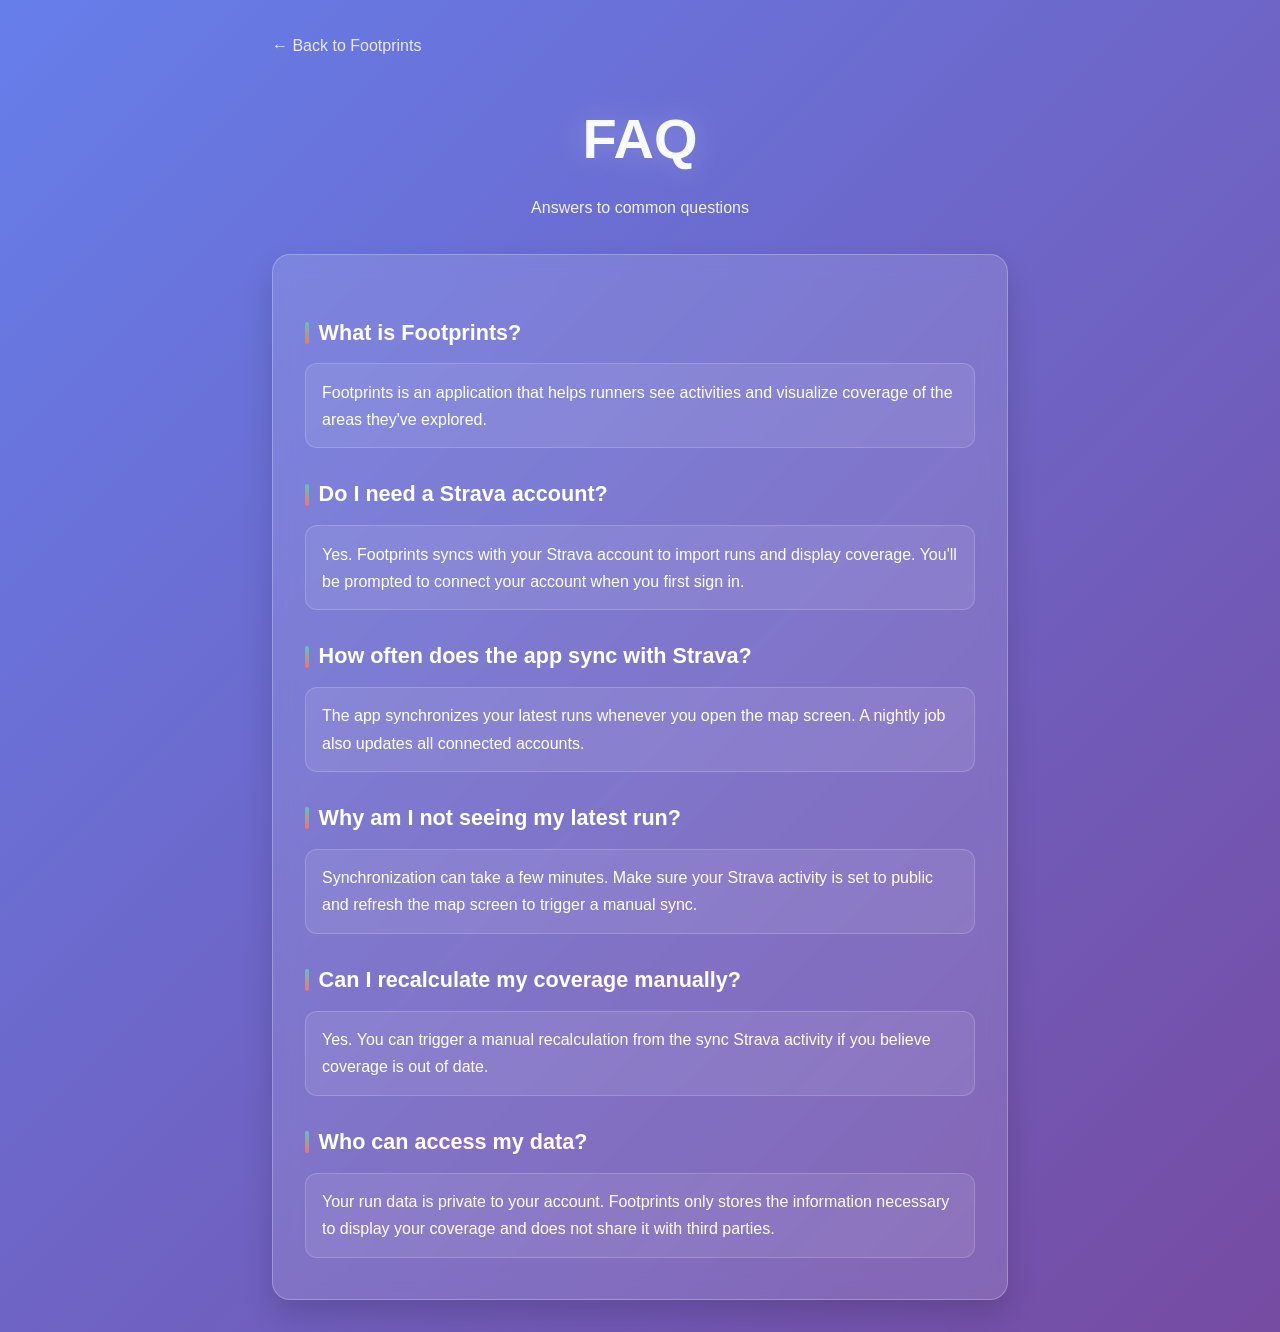
==== faq.html @ be21168c "Create faq.html" ====
<!-- faq.html -->
<!DOCTYPE html>
<html lang="en">
<head>
  <meta charset="UTF-8" />
  <meta name="viewport" content="width=device-width, initial-scale=1.0"/>
  <title>FAQ – Footprints</title>
  <style>
    * { margin:0; padding:0; box-sizing:border-box; }
    body {
      font-family: 'Inter', -apple-system, BlinkMacSystemFont, 'Segoe UI', Roboto, sans-serif;
      background: linear-gradient(135deg, #667eea 0%, #764ba2 100%);
      min-height: 100vh; color: #fff; line-height: 1.7;
    }
    .container { max-width: 800px; margin: 0 auto; padding: 2rem; }
    .back-link { display:inline-flex; gap:.5rem; color:rgba(255,255,255,.85); text-decoration:none; margin-bottom:2rem; font-weight:500; }
    .back-link:hover { color:#fff; transform: translateX(-3px); transition: .2s; }
    .header { text-align:center; margin-bottom: 2rem; }
    .title {
      font-size: clamp(2.2rem, 6vw, 3.5rem); font-weight: 800; margin-bottom:.5rem;
      background: linear-gradient(45deg, #fff, #f0f8ff);
      -webkit-background-clip: text; -webkit-text-fill-color: transparent; background-clip: text;
      text-shadow: 0 0 30px rgba(255,255,255,.25);
    }
    .subtitle { opacity:.9; font-weight:300; }
    .content {
      background: rgba(255,255,255,.12); border:1px solid rgba(255,255,255,.25);
      border-radius:18px; padding: 2rem; backdrop-filter: blur(12px);
      box-shadow: 0 15px 30px rgba(0,0,0,.15);
    }
    h2.section { font-size:1.35rem; margin: 1.75rem 0 .75rem; display:flex; align-items:center; gap:.6rem; }
    h2.section::before { content:''; width:4px; height:22px; background:linear-gradient(45deg,#FF6B6B,#4ECDC4); border-radius:2px; }
    p.answer { background: rgba(255,255,255,.08); border:1px solid rgba(255,255,255,.18);
      border-radius:12px; padding: .9rem 1rem; margin:.6rem 0; }
    a { color:#FFD700; text-decoration:none; }
    a:hover { text-decoration:underline; }
  </style>
</head>
<body>
  <div class="container">
    <a href="index.html" class="back-link">← Back to Footprints</a>

    <header class="header">
      <h1 class="title">FAQ</h1>
      <p class="subtitle">Answers to common questions</p>
    </header>

    <main class="content">
      <h2 class="section">What is Footprints?</h2>
      <p class="answer">Footprints is an application that helps runners see activities and visualize coverage of the areas they've explored.</p>

      <h2 class="section">Do I need a Strava account?</h2>
      <p class="answer">Yes. Footprints syncs with your Strava account to import runs and display coverage. You'll be prompted to connect your account when you first sign in.</p>

      <h2 class="section">How often does the app sync with Strava?</h2>
      <p class="answer">The app synchronizes your latest runs whenever you open the map screen. A nightly job also updates all connected accounts.</p>

      <h2 class="section">Why am I not seeing my latest run?</h2>
      <p class="answer">Synchronization can take a few minutes. Make sure your Strava activity is set to public and refresh the map screen to trigger a manual sync.</p>

      <h2 class="section">Can I recalculate my coverage manually?</h2>
      <p class="answer">Yes. You can trigger a manual recalculation from the sync Strava activity if you believe coverage is out of date.</p>

      <h2 class="section">Who can access my data?</h2>
      <p class="answer">Your run data is private to your account. Footprints only stores the information necessary to display your coverage and does not share it with third parties.</p>
    </main>
  </div>
</body>
</html>
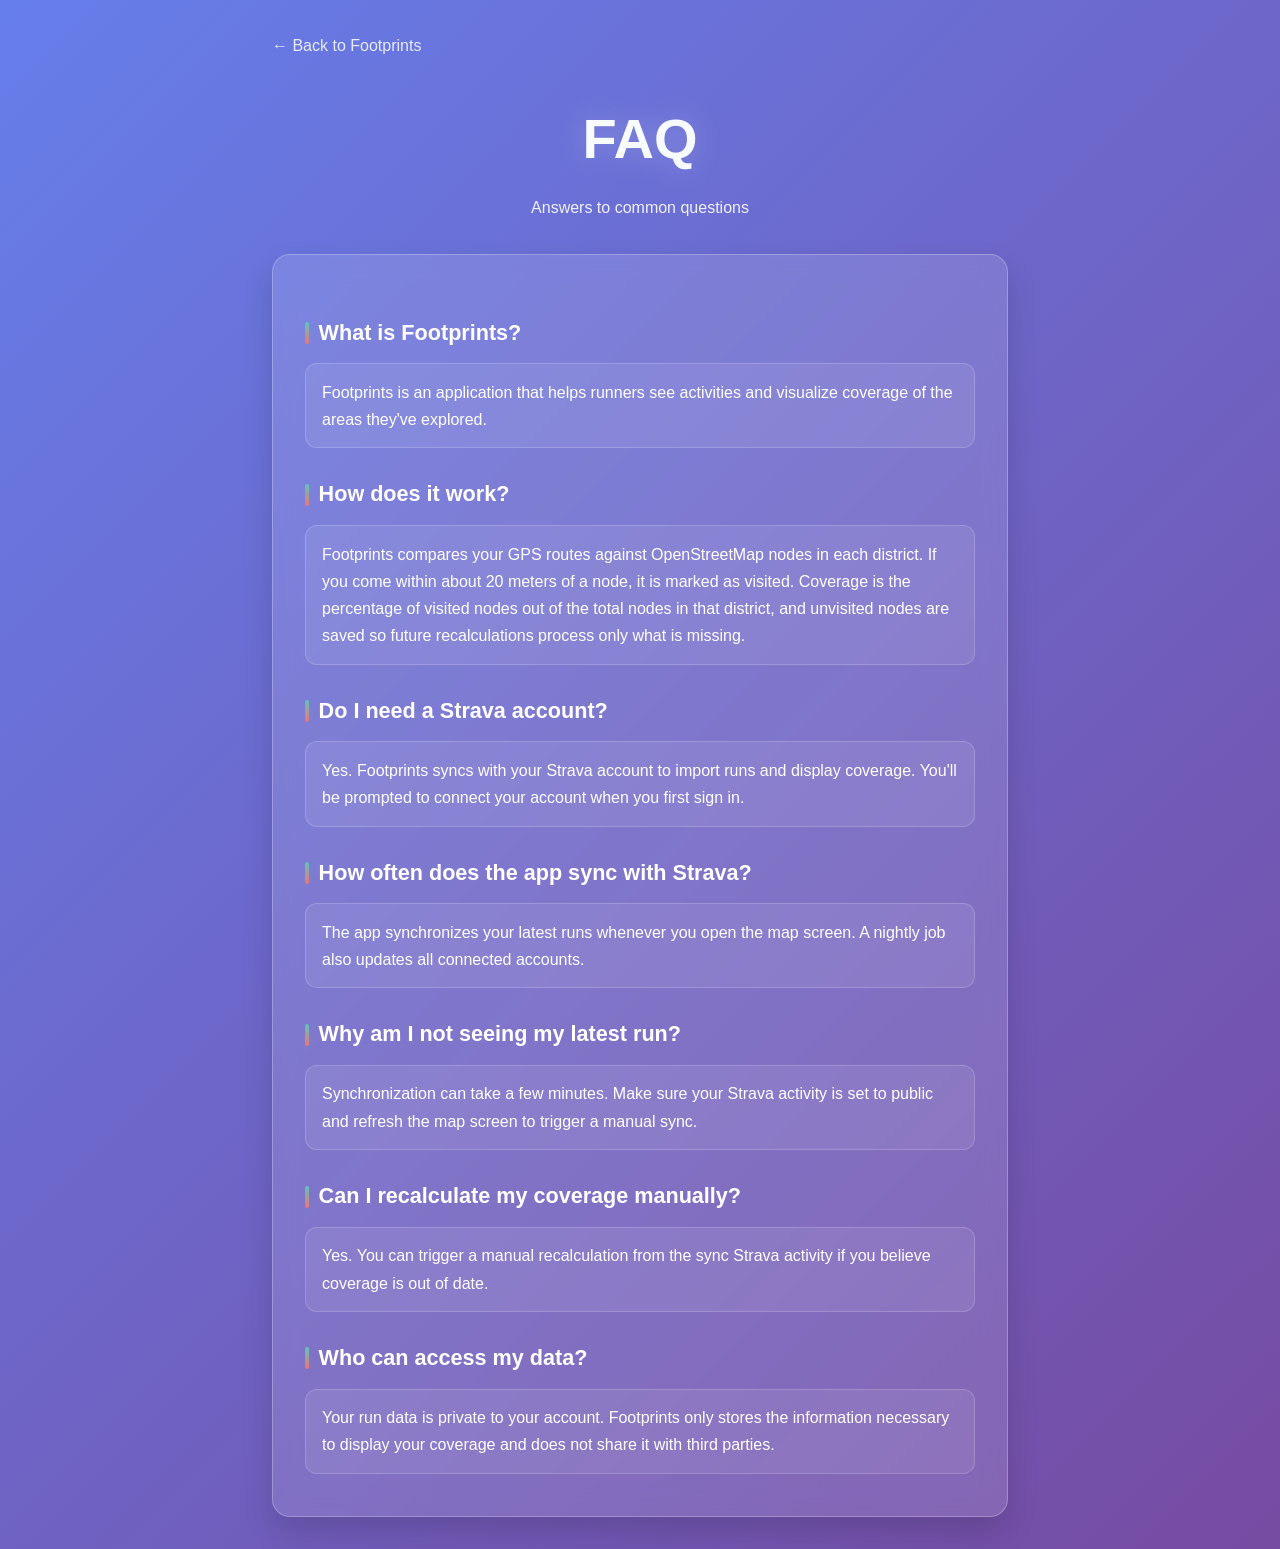
==== commit c5a55b78: "Update faq.html" ====
--- a/faq.html
+++ b/faq.html
@@ -49,6 +49,9 @@
       <h2 class="section">What is Footprints?</h2>
       <p class="answer">Footprints is an application that helps runners see activities and visualize coverage of the areas they've explored.</p>
 
+       <h2 class="section">How does it work?</h2>
+      <p class="answer"> Footprints compares your GPS routes against OpenStreetMap nodes in each district. If you come within about 20 meters of a node, it is marked as visited. Coverage is the percentage of visited nodes out of the total nodes in that district, and unvisited nodes are saved so future recalculations process only what is missing.</p>
+
       <h2 class="section">Do I need a Strava account?</h2>
       <p class="answer">Yes. Footprints syncs with your Strava account to import runs and display coverage. You'll be prompted to connect your account when you first sign in.</p>
 
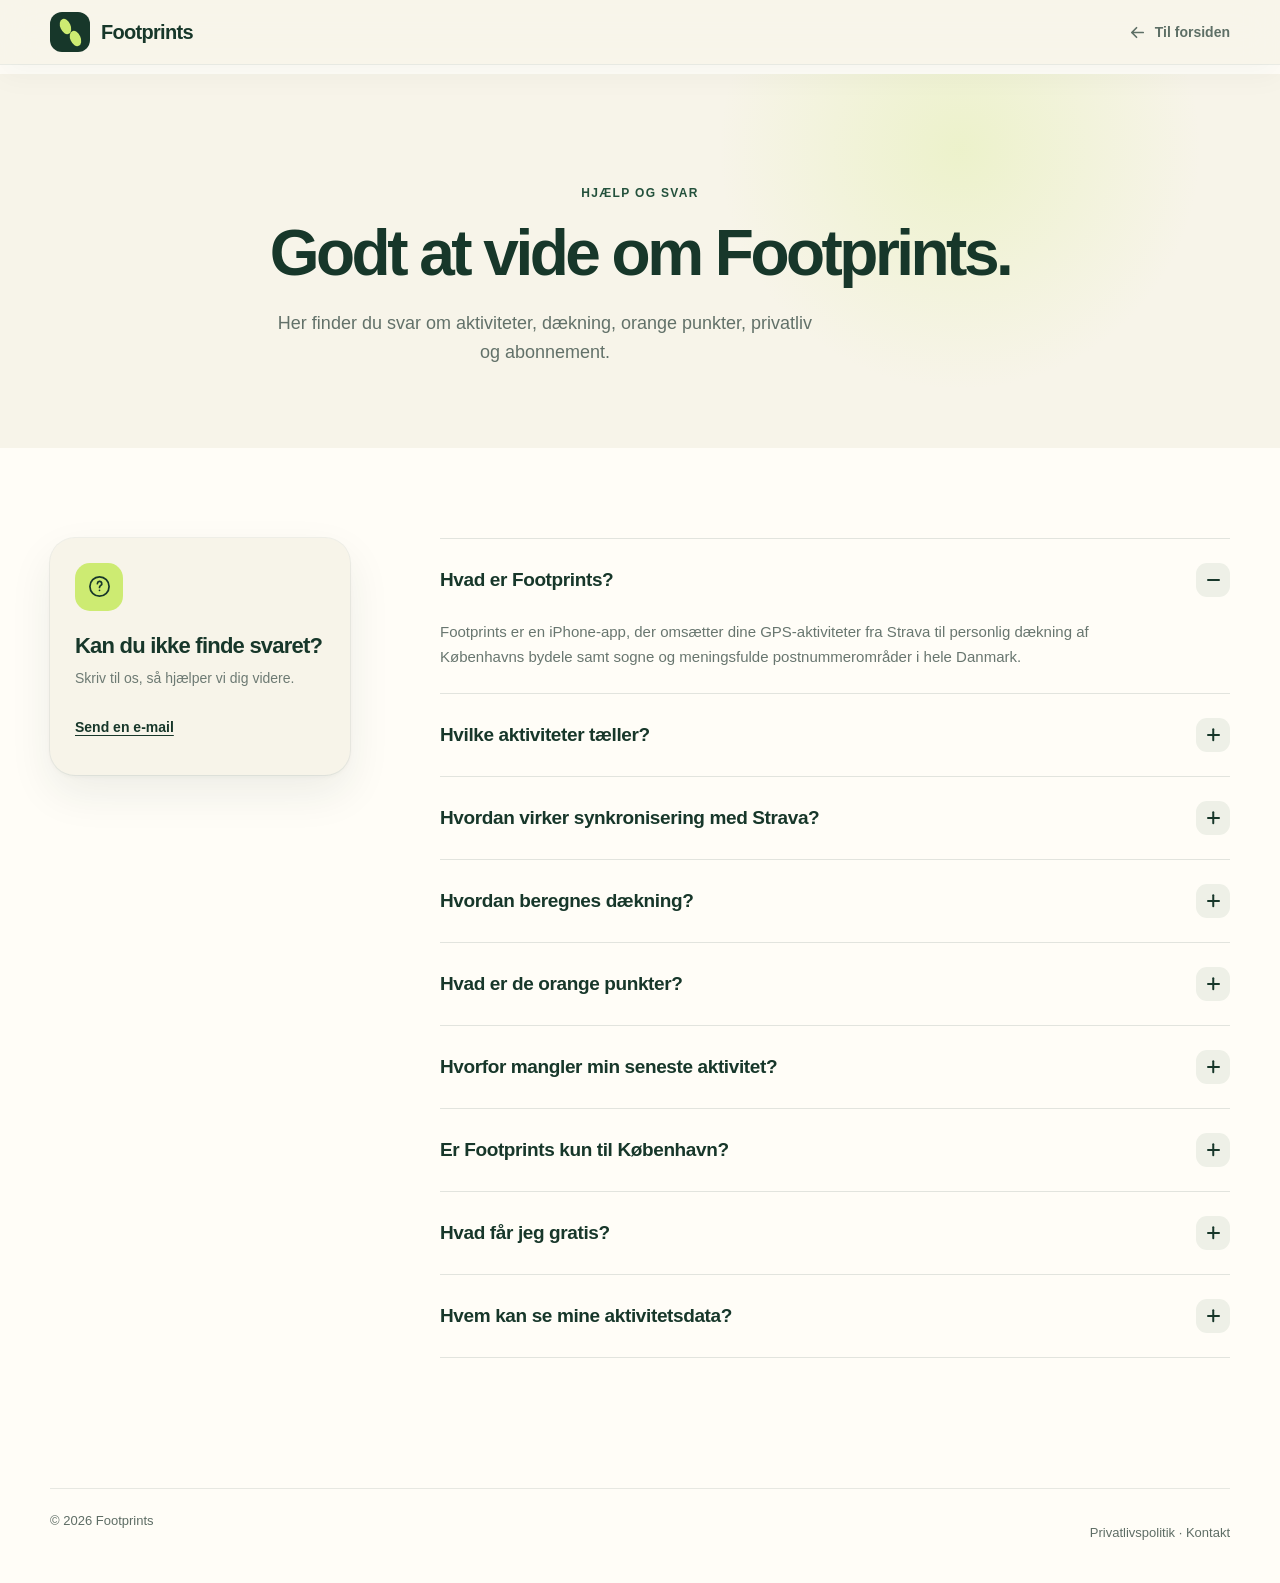
==== commit 901e5d6a: "Build SEO-focused Footprints website" ====
--- a/faq.html
+++ b/faq.html
@@ -1,72 +1,125 @@
-<!-- faq.html -->
-<!DOCTYPE html>
-<html lang="en">
-<head>
-  <meta charset="UTF-8" />
-  <meta name="viewport" content="width=device-width, initial-scale=1.0"/>
-  <title>FAQ – Footprints</title>
-  <style>
-    * { margin:0; padding:0; box-sizing:border-box; }
-    body {
-      font-family: 'Inter', -apple-system, BlinkMacSystemFont, 'Segoe UI', Roboto, sans-serif;
-      background: linear-gradient(135deg, #667eea 0%, #764ba2 100%);
-      min-height: 100vh; color: #fff; line-height: 1.7;
-    }
-    .container { max-width: 800px; margin: 0 auto; padding: 2rem; }
-    .back-link { display:inline-flex; gap:.5rem; color:rgba(255,255,255,.85); text-decoration:none; margin-bottom:2rem; font-weight:500; }
-    .back-link:hover { color:#fff; transform: translateX(-3px); transition: .2s; }
-    .header { text-align:center; margin-bottom: 2rem; }
-    .title {
-      font-size: clamp(2.2rem, 6vw, 3.5rem); font-weight: 800; margin-bottom:.5rem;
-      background: linear-gradient(45deg, #fff, #f0f8ff);
-      -webkit-background-clip: text; -webkit-text-fill-color: transparent; background-clip: text;
-      text-shadow: 0 0 30px rgba(255,255,255,.25);
-    }
-    .subtitle { opacity:.9; font-weight:300; }
-    .content {
-      background: rgba(255,255,255,.12); border:1px solid rgba(255,255,255,.25);
-      border-radius:18px; padding: 2rem; backdrop-filter: blur(12px);
-      box-shadow: 0 15px 30px rgba(0,0,0,.15);
-    }
-    h2.section { font-size:1.35rem; margin: 1.75rem 0 .75rem; display:flex; align-items:center; gap:.6rem; }
-    h2.section::before { content:''; width:4px; height:22px; background:linear-gradient(45deg,#FF6B6B,#4ECDC4); border-radius:2px; }
-    p.answer { background: rgba(255,255,255,.08); border:1px solid rgba(255,255,255,.18);
-      border-radius:12px; padding: .9rem 1rem; margin:.6rem 0; }
-    a { color:#FFD700; text-decoration:none; }
-    a:hover { text-decoration:underline; }
-  </style>
-</head>
-<body>
-  <div class="container">
-    <a href="index.html" class="back-link">← Back to Footprints</a>
-
-    <header class="header">
-      <h1 class="title">FAQ</h1>
-      <p class="subtitle">Answers to common questions</p>
+<!doctype html>
+<html lang="da">
+  <head>
+    <meta charset="utf-8" />
+    <meta name="viewport" content="width=device-width, initial-scale=1" />
+    <meta name="theme-color" content="#f7f4e9" />
+    <meta name="robots" content="index,follow,max-image-preview:large" />
+    <meta name="description" content="Få svar om Footprints, Strava-synkronisering, dækningskort, orange punkter, aktiviteter, gratis adgang, Pro og privatliv." />
+    <meta property="og:site_name" content="Footprints" />
+    <meta property="og:title" content="Spørgsmål og svar om Footprints" />
+    <meta property="og:description" content="Få svar om Strava, dækningskort, aktiviteter, orange punkter og Footprints Pro." />
+    <meta property="og:type" content="website" />
+    <meta property="og:locale" content="da_DK" />
+    <meta property="og:url" content="https://gust1609.github.io/Footprints-Site/faq.html" />
+    <meta property="og:image" content="https://gust1609.github.io/Footprints-Site/og-footprints.jpg" />
+    <link rel="canonical" href="https://gust1609.github.io/Footprints-Site/faq.html" />
+    <link rel="icon" href="data:image/svg+xml,<svg xmlns=%22http://www.w3.org/2000/svg%22 viewBox=%220 0 64 64%22><rect width=%2264%22 height=%2264%22 rx=%2216%22 fill=%22%2317372A%22/><ellipse cx=%2225%22 cy=%2223%22 rx=%229%22 ry=%2214%22 transform=%22rotate(-22 25 23)%22 fill=%22%23CDEB72%22/><ellipse cx=%2241%22 cy=%2243%22 rx=%229%22 ry=%2214%22 transform=%22rotate(-22 41 43)%22 fill=%22%23CDEB72%22/></svg>" />
+    <link rel="stylesheet" href="styles.css" />
+    <title>Spørgsmål og svar – Footprints</title>
+    <script type="application/ld+json">
+      {
+        "@context": "https://schema.org",
+        "@graph": [
+          {
+            "@type": "FAQPage",
+            "@id": "https://gust1609.github.io/Footprints-Site/faq.html#faq",
+            "mainEntity": [
+              {"@type":"Question","name":"Hvad er Footprints?","acceptedAnswer":{"@type":"Answer","text":"Footprints er en iPhone-app, der omsætter GPS-aktiviteter fra Strava til personlig dækning af Københavns bydele samt sogne og meningsfulde postnummerområder i hele Danmark."}},
+              {"@type":"Question","name":"Hvilke aktiviteter tæller?","acceptedAnswer":{"@type":"Answer","text":"Løb, trailløb, gåture, hikes og udvalgte cykelture kan tælle, når aktiviteten har GPS-data."}},
+              {"@type":"Question","name":"Hvordan virker synkronisering med Strava?","acceptedAnswer":{"@type":"Answer","text":"Når Strava-kontoen er forbundet, kan Footprints hente nye og opdaterede aktiviteter. Strava giver normalt appen besked om ændringer, og du kan også starte en manuel opdatering fra kortet."}},
+              {"@type":"Question","name":"Hvordan beregnes dækning?","acceptedAnswer":{"@type":"Answer","text":"Footprints sammenligner GPS-ruten med relevante vej- og stipunkter fra OpenStreetMap. Punkter tæt på ruten bliver markeret som besøgt, og områdets procent viser besøgte punkter i forhold til det samlede antal."}},
+              {"@type":"Question","name":"Hvad er de orange punkter?","acceptedAnswer":{"@type":"Answer","text":"Orange punkter er steder, du endnu ikke har dækket. De er inspiration til næste tur; du vælger selv ruten og rækkefølgen."}},
+              {"@type":"Question","name":"Er Footprints kun til København?","acceptedAnswer":{"@type":"Answer","text":"Nej. Bydelslaget dækker København, mens sogne og meningsfulde postnummerområder gør det muligt at følge fremskridt på tværs af Danmark."}},
+              {"@type":"Question","name":"Hvad får jeg gratis?","acceptedAnswer":{"@type":"Answer","text":"Gratisversionen giver adgang til to bydele, to sogne og to postnummerområder, som vælges automatisk efter din højeste dækning. Alle fremskridt gemmes. Pro åbner alle områder."}}
+            ]
+          },
+          {
+            "@type": "BreadcrumbList",
+            "itemListElement": [
+              {"@type":"ListItem","position":1,"name":"Footprints","item":"https://gust1609.github.io/Footprints-Site/"},
+              {"@type":"ListItem","position":2,"name":"Spørgsmål og svar","item":"https://gust1609.github.io/Footprints-Site/faq.html"}
+            ]
+          }
+        ]
+      }
+    </script>
+  </head>
+  <body class="support-page">
+    <a class="skip-link" href="#indhold">Gå til indhold</a>
+    <header class="site-header is-solid" data-header>
+      <div class="shell nav-shell">
+        <a class="brand" href="index.html" aria-label="Footprints – gå til forsiden">
+          <svg class="brand-mark" viewBox="0 0 40 40" aria-hidden="true"><rect width="40" height="40" rx="12" fill="currentColor" /><ellipse cx="15.5" cy="14.5" rx="5.2" ry="8" transform="rotate(-24 15.5 14.5)" /><ellipse cx="25.5" cy="26.5" rx="5.2" ry="8" transform="rotate(-24 25.5 26.5)" /></svg>
+          <span>Footprints</span>
+        </a>
+        <a class="back-link" href="index.html"><svg viewBox="0 0 20 20" aria-hidden="true"><path d="M16 10H4m5-5-5 5 5 5" /></svg> Til forsiden</a>
+      </div>
     </header>
 
-    <main class="content">
-      <h2 class="section">What is Footprints?</h2>
-      <p class="answer">Footprints is an application that helps runners see activities and visualize coverage of the areas they've explored.</p>
+    <main id="indhold" class="support-main">
+      <section class="support-hero">
+        <div class="shell support-hero-inner">
+          <p class="eyebrow">Hjælp og svar</p>
+          <h1>Godt at vide om Footprints.</h1>
+          <p>Her finder du svar om aktiviteter, dækning, orange punkter, privatliv og abonnement.</p>
+        </div>
+      </section>
 
-       <h2 class="section">How does it work?</h2>
-      <p class="answer"> Footprints compares your GPS routes against OpenStreetMap nodes in each district. If you come within about 20 meters of a node, it is marked as visited. Coverage is the percentage of visited nodes out of the total nodes in that district, and unvisited nodes are saved so future recalculations process only what is missing.</p>
+      <section class="shell support-content">
+        <div class="support-aside">
+          <span class="support-aside-icon">
+            <svg viewBox="0 0 24 24" aria-hidden="true"><path d="M12 22a10 10 0 1 0 0-20 10 10 0 0 0 0 20Zm0-6v.01M9.8 9a2.3 2.3 0 1 1 3.4 2c-.8.5-1.2 1-1.2 2" /></svg>
+          </span>
+          <h2>Kan du ikke finde svaret?</h2>
+          <p>Skriv til os, så hjælper vi dig videre.</p>
+          <a href="mailto:gustav.manthorpe@gmail.com">Send en e-mail</a>
+        </div>
 
-      <h2 class="section">Do I need a Strava account?</h2>
-      <p class="answer">Yes. Footprints syncs with your Strava account to import runs and display coverage. You'll be prompted to connect your account when you first sign in.</p>
+        <div class="faq-list support-faq">
+          <article class="faq-item is-open">
+            <h2><button type="button" aria-expanded="true" aria-controls="support-answer-1">Hvad er Footprints?<span class="faq-icon" aria-hidden="true"><i></i><i></i></span></button></h2>
+            <div class="faq-answer" id="support-answer-1"><p>Footprints er en iPhone-app, der omsætter dine GPS-aktiviteter fra Strava til personlig dækning af Københavns bydele samt sogne og meningsfulde postnummerområder i hele Danmark.</p></div>
+          </article>
+          <article class="faq-item">
+            <h2><button type="button" aria-expanded="false" aria-controls="support-answer-2">Hvilke aktiviteter tæller?<span class="faq-icon" aria-hidden="true"><i></i><i></i></span></button></h2>
+            <div class="faq-answer" id="support-answer-2" hidden><p>Løb, trailløb, gåture, hikes og udvalgte cykelture kan tælle, når aktiviteten har GPS-data. Aktiviteter uden en registreret rute kan ikke bruges til dækning.</p></div>
+          </article>
+          <article class="faq-item">
+            <h2><button type="button" aria-expanded="false" aria-controls="support-answer-3">Hvordan virker synkronisering med Strava?<span class="faq-icon" aria-hidden="true"><i></i><i></i></span></button></h2>
+            <div class="faq-answer" id="support-answer-3" hidden><p>Når din Strava-konto er forbundet, kan Footprints hente nye og opdaterede aktiviteter. Strava giver normalt appen besked om ændringer, og du kan også starte en manuel opdatering fra kortet.</p></div>
+          </article>
+          <article class="faq-item">
+            <h2><button type="button" aria-expanded="false" aria-controls="support-answer-4">Hvordan beregnes dækning?<span class="faq-icon" aria-hidden="true"><i></i><i></i></span></button></h2>
+            <div class="faq-answer" id="support-answer-4" hidden><p>Footprints sammenligner din GPS-rute med relevante vej- og stipunkter fra OpenStreetMap. Punkter tæt på ruten bliver markeret som besøgt, og områdets procent viser besøgte punkter i forhold til det samlede antal.</p></div>
+          </article>
+          <article class="faq-item">
+            <h2><button type="button" aria-expanded="false" aria-controls="support-answer-5">Hvad er de orange punkter?<span class="faq-icon" aria-hidden="true"><i></i><i></i></span></button></h2>
+            <div class="faq-answer" id="support-answer-5" hidden><p>Orange punkter er steder, du endnu ikke har dækket. De er inspiration til din næste tur; du vælger selv ruten og rækkefølgen.</p></div>
+          </article>
+          <article class="faq-item">
+            <h2><button type="button" aria-expanded="false" aria-controls="support-answer-6">Hvorfor mangler min seneste aktivitet?<span class="faq-icon" aria-hidden="true"><i></i><i></i></span></button></h2>
+            <div class="faq-answer" id="support-answer-6" hidden><p>Behandling kan tage et øjeblik. Åbn kortet og brug opdateringsknappen. Kontrollér også, at aktiviteten har GPS-data, og at din Strava-forbindelse stadig er aktiv.</p></div>
+          </article>
+          <article class="faq-item">
+            <h2><button type="button" aria-expanded="false" aria-controls="support-answer-7">Er Footprints kun til København?<span class="faq-icon" aria-hidden="true"><i></i><i></i></span></button></h2>
+            <div class="faq-answer" id="support-answer-7" hidden><p>Nej. Bydelslaget dækker København, mens sogne og meningsfulde postnummerområder gør det muligt at følge fremskridt på tværs af Danmark.</p></div>
+          </article>
+          <article class="faq-item">
+            <h2><button type="button" aria-expanded="false" aria-controls="support-answer-8">Hvad får jeg gratis?<span class="faq-icon" aria-hidden="true"><i></i><i></i></span></button></h2>
+            <div class="faq-answer" id="support-answer-8" hidden><p>Gratisversionen giver adgang til to bydele, to sogne og to postnummerområder, som vælges automatisk efter din højeste dækning. Alle dine fremskridt gemmes. Pro åbner alle områder.</p></div>
+          </article>
+          <article class="faq-item">
+            <h2><button type="button" aria-expanded="false" aria-controls="support-answer-9">Hvem kan se mine aktivitetsdata?<span class="faq-icon" aria-hidden="true"><i></i><i></i></span></button></h2>
+            <div class="faq-answer" id="support-answer-9" hidden><p>Dine ruter og dit personlige kort er knyttet til din konto. Footprints bruger dataene til appens funktioner. Du kan læse detaljerne i <a href="privacy-da.html">privatlivspolitikken</a> og kan slette din konto fra indstillingerne.</p></div>
+          </article>
+        </div>
+      </section>
+    </main>
 
-      <h2 class="section">How often does the app sync with Strava?</h2>
-      <p class="answer">The app synchronizes your latest runs whenever you open the map screen. A nightly job also updates all connected accounts.</p>
-
-      <h2 class="section">Why am I not seeing my latest run?</h2>
-      <p class="answer">Synchronization can take a few minutes. Make sure your Strava activity is set to public and refresh the map screen to trigger a manual sync.</p>
-
-      <h2 class="section">Can I recalculate my coverage manually?</h2>
-      <p class="answer">Yes. You can trigger a manual recalculation from the sync Strava activity if you believe coverage is out of date.</p>
-
-      <h2 class="section">Who can access my data?</h2>
-      <p class="answer">Your run data is private to your account. Footprints only stores the information necessary to display your coverage and does not share it with third parties.</p>
-    </main>
-  </div>
-</body>
+    <footer class="site-footer compact-footer">
+      <div class="shell footer-bottom"><span>© <span data-current-year>2026</span> Footprints</span><span><a href="privacy-da.html">Privatlivspolitik</a> · <a href="mailto:gustav.manthorpe@gmail.com">Kontakt</a></span></div>
+    </footer>
+    <script src="script.js" defer></script>
+  </body>
 </html>
--- a/styles.css
+++ b/styles.css
@@ -0,0 +1,2848 @@
+:root {
+  --cream: #f7f4e9;
+  --cream-deep: #ece8d9;
+  --paper: #fffdf7;
+  --forest: #17372a;
+  --forest-soft: #24513c;
+  --forest-muted: #607068;
+  --lime: #cdeb72;
+  --lime-bright: #dcf79a;
+  --orange: #f47b4d;
+  --route: #4e5dff;
+  --white: #ffffff;
+  --shadow-card: 0 0 0 1px rgba(23, 55, 42, 0.06), 0 2px 4px rgba(23, 55, 42, 0.04), 0 18px 44px rgba(23, 55, 42, 0.08);
+  --shadow-card-hover: 0 0 0 1px rgba(23, 55, 42, 0.08), 0 4px 8px rgba(23, 55, 42, 0.05), 0 24px 56px rgba(23, 55, 42, 0.12);
+  --shell: min(1180px, calc(100vw - 48px));
+  --ease-out: cubic-bezier(0.2, 0, 0, 1);
+}
+
+*,
+*::before,
+*::after {
+  box-sizing: border-box;
+}
+
+html {
+  scroll-behavior: smooth;
+  scroll-padding-top: 88px;
+  -webkit-font-smoothing: antialiased;
+  -moz-osx-font-smoothing: grayscale;
+}
+
+body {
+  margin: 0;
+  min-width: 320px;
+  overflow-x: hidden;
+  background: var(--cream);
+  color: var(--forest);
+  font-family: "Avenir Next", Avenir, "Segoe UI", Helvetica, Arial, sans-serif;
+  line-height: 1.5;
+}
+
+button,
+a {
+  font: inherit;
+}
+
+button,
+a {
+  -webkit-tap-highlight-color: transparent;
+}
+
+a {
+  color: inherit;
+}
+
+svg {
+  display: block;
+}
+
+h1,
+h2,
+h3,
+p {
+  margin-top: 0;
+}
+
+h1,
+h2,
+h3 {
+  letter-spacing: -0.035em;
+  line-height: 1.04;
+  text-wrap: balance;
+}
+
+p,
+li {
+  text-wrap: pretty;
+}
+
+.shell {
+  width: var(--shell);
+  margin-inline: auto;
+}
+
+.skip-link {
+  position: fixed;
+  z-index: 1000;
+  top: 12px;
+  left: 12px;
+  padding: 12px 16px;
+  border-radius: 10px;
+  background: var(--forest);
+  color: var(--white);
+  transform: translateY(-160%);
+  transition-property: transform;
+  transition-duration: 160ms;
+  transition-timing-function: var(--ease-out);
+}
+
+.skip-link:focus {
+  transform: translateY(0);
+}
+
+:focus-visible {
+  outline: 3px solid var(--orange);
+  outline-offset: 3px;
+}
+
+.site-header {
+  position: fixed;
+  z-index: 100;
+  inset: 0 0 auto;
+  padding: 14px 0;
+  transition-property: background-color, box-shadow, padding;
+  transition-duration: 180ms;
+  transition-timing-function: var(--ease-out);
+}
+
+.site-header.is-scrolled,
+.site-header.is-solid {
+  padding-block: 10px;
+  background: rgba(247, 244, 233, 0.88);
+  box-shadow: 0 1px 0 rgba(23, 55, 42, 0.07), 0 12px 30px rgba(23, 55, 42, 0.04);
+  backdrop-filter: blur(18px);
+}
+
+.nav-shell {
+  display: flex;
+  align-items: center;
+  justify-content: space-between;
+  gap: 28px;
+}
+
+.brand {
+  display: inline-flex;
+  min-height: 44px;
+  align-items: center;
+  gap: 11px;
+  color: var(--forest);
+  font-size: 20px;
+  font-weight: 750;
+  letter-spacing: -0.035em;
+  text-decoration: none;
+}
+
+.brand-mark {
+  width: 40px;
+  height: 40px;
+  color: var(--forest);
+  flex: 0 0 auto;
+}
+
+.brand-mark ellipse {
+  fill: var(--lime);
+}
+
+.desktop-nav {
+  display: flex;
+  align-items: center;
+  gap: 4px;
+}
+
+.desktop-nav a {
+  min-height: 44px;
+  display: inline-flex;
+  align-items: center;
+  padding-inline: 16px;
+  color: #4e6258;
+  font-size: 14px;
+  font-weight: 650;
+  text-decoration: none;
+  border-radius: 12px;
+  transition-property: color, background-color;
+  transition-duration: 150ms;
+  transition-timing-function: ease-out;
+}
+
+.desktop-nav a:hover {
+  color: var(--forest);
+  background: rgba(23, 55, 42, 0.055);
+}
+
+.button {
+  min-height: 54px;
+  display: inline-flex;
+  align-items: center;
+  justify-content: center;
+  gap: 10px;
+  padding: 8px 18px;
+  border: 0;
+  border-radius: 16px;
+  font-weight: 750;
+  line-height: 1;
+  text-decoration: none;
+  box-shadow: 0 0 0 1px rgba(23, 55, 42, 0.07), 0 2px 4px rgba(23, 55, 42, 0.08), 0 8px 20px rgba(23, 55, 42, 0.09);
+  transition-property: scale, background-color, box-shadow;
+  transition-duration: 150ms;
+  transition-timing-function: ease-out;
+}
+
+.button:hover {
+  box-shadow: 0 0 0 1px rgba(23, 55, 42, 0.08), 0 3px 5px rgba(23, 55, 42, 0.1), 0 12px 28px rgba(23, 55, 42, 0.13);
+}
+
+.button:active {
+  scale: 0.96;
+}
+
+.button-small {
+  min-height: 46px;
+  border-radius: 14px;
+  padding-left: 17px;
+  padding-right: 15px;
+  font-size: 14px;
+}
+
+.button-small svg {
+  width: 18px;
+  height: 18px;
+  fill: none;
+  stroke: currentColor;
+  stroke-width: 1.8;
+  stroke-linecap: round;
+  stroke-linejoin: round;
+}
+
+.button-dark {
+  background: var(--forest);
+  color: var(--white);
+}
+
+.button-dark:hover {
+  background: #214b39;
+}
+
+.button-primary {
+  min-width: 172px;
+  justify-content: flex-start;
+  padding-left: 17px;
+  padding-right: 20px;
+  background: var(--lime);
+  color: var(--forest);
+}
+
+.button-primary:hover {
+  background: var(--lime-bright);
+}
+
+.button-primary .apple-icon {
+  width: 26px;
+  height: 26px;
+  fill: currentColor;
+}
+
+.button-primary span {
+  display: flex;
+  flex-direction: column;
+  gap: 3px;
+  font-size: 16px;
+  letter-spacing: -0.015em;
+}
+
+.button-primary small {
+  font-size: 10px;
+  font-weight: 650;
+  letter-spacing: 0;
+  text-transform: uppercase;
+}
+
+.eyebrow {
+  display: flex;
+  align-items: center;
+  gap: 9px;
+  margin-bottom: 18px;
+  color: var(--forest-soft);
+  font-size: 12px;
+  font-weight: 800;
+  letter-spacing: 0.11em;
+  text-transform: uppercase;
+}
+
+.eyebrow-light {
+  color: #bcd2c5;
+}
+
+.eyebrow-dot,
+.status-dot {
+  width: 8px;
+  height: 8px;
+  border-radius: 50%;
+  background: var(--orange);
+  box-shadow: 0 0 0 5px rgba(244, 123, 77, 0.13);
+}
+
+.hero {
+  position: relative;
+  min-height: 880px;
+  padding: 152px 0 0;
+  overflow: hidden;
+  background:
+    radial-gradient(circle at 83% 22%, rgba(205, 235, 114, 0.22), transparent 26%),
+    linear-gradient(180deg, #faf8f0 0%, var(--cream) 70%, #f0ede1 100%);
+}
+
+.hero::before {
+  content: "";
+  position: absolute;
+  inset: 0;
+  pointer-events: none;
+  background-image: radial-gradient(rgba(23, 55, 42, 0.14) 0.7px, transparent 0.7px);
+  background-size: 18px 18px;
+  opacity: 0.18;
+  mask-image: linear-gradient(to bottom, black, transparent 74%);
+}
+
+.hero-route {
+  position: absolute;
+  pointer-events: none;
+  border: 2px solid rgba(78, 93, 255, 0.13);
+  border-color: rgba(78, 93, 255, 0.13) transparent transparent rgba(78, 93, 255, 0.13);
+  border-radius: 48% 52% 40% 60%;
+  transform: rotate(-12deg);
+}
+
+.hero-route-one {
+  width: 420px;
+  height: 220px;
+  left: -190px;
+  top: 250px;
+}
+
+.hero-route-two {
+  width: 360px;
+  height: 190px;
+  right: -180px;
+  bottom: 130px;
+  transform: rotate(28deg);
+}
+
+.hero-grid {
+  position: relative;
+  z-index: 1;
+  display: grid;
+  grid-template-columns: minmax(0, 1.02fr) minmax(430px, 0.98fr);
+  align-items: center;
+  gap: 64px;
+}
+
+.hero-copy {
+  padding-bottom: 80px;
+}
+
+.hero h1 {
+  max-width: 700px;
+  margin-bottom: 26px;
+  font-size: clamp(56px, 6.2vw, 84px);
+  font-weight: 740;
+  letter-spacing: -0.065em;
+}
+
+.hero h1 em {
+  position: relative;
+  z-index: 0;
+  font-style: normal;
+}
+
+.hero h1 em::after {
+  content: "";
+  position: absolute;
+  z-index: -1;
+  height: 15px;
+  right: -3px;
+  bottom: 5px;
+  left: -3px;
+  border-radius: 50%;
+  background: var(--lime);
+  transform: rotate(-1.5deg);
+  opacity: 0.85;
+}
+
+.hero-lead {
+  max-width: 610px;
+  margin-bottom: 31px;
+  color: #51635a;
+  font-size: clamp(18px, 1.6vw, 21px);
+  line-height: 1.65;
+}
+
+.hero-actions {
+  display: flex;
+  align-items: center;
+  gap: 24px;
+  margin-bottom: 23px;
+}
+
+.text-link {
+  min-height: 44px;
+  display: inline-flex;
+  align-items: center;
+  gap: 8px;
+  color: var(--forest);
+  font-size: 14px;
+  font-weight: 750;
+  text-decoration: none;
+}
+
+.text-link svg,
+.faq-more svg,
+.back-link svg {
+  width: 19px;
+  height: 19px;
+  fill: none;
+  stroke: currentColor;
+  stroke-width: 1.8;
+  stroke-linecap: round;
+  stroke-linejoin: round;
+  transition-property: transform;
+  transition-duration: 150ms;
+  transition-timing-function: ease-out;
+}
+
+.text-link:hover svg {
+  transform: translateY(3px);
+}
+
+.hero-note {
+  display: flex;
+  align-items: center;
+  gap: 10px;
+  margin-bottom: 0;
+  color: #5e6d65;
+  font-size: 13px;
+  font-weight: 600;
+}
+
+.hero-note .status-dot {
+  width: 7px;
+  height: 7px;
+  background: #52a875;
+  box-shadow: 0 0 0 4px rgba(82, 168, 117, 0.13);
+}
+
+.hero-visual {
+  position: relative;
+  min-height: 640px;
+  display: grid;
+  place-items: center;
+}
+
+.phone-frame {
+  position: relative;
+  z-index: 2;
+  width: 335px;
+  padding: 10px;
+  border-radius: 50px;
+  background: #163429;
+  box-shadow: 0 0 0 1px rgba(255, 255, 255, 0.28), 0 18px 40px rgba(23, 55, 42, 0.16), 0 44px 90px rgba(23, 55, 42, 0.22);
+  transform: rotate(2.3deg);
+}
+
+.phone-frame::before,
+.phone-frame::after {
+  content: "";
+  position: absolute;
+  left: -3px;
+  width: 3px;
+  border-radius: 3px 0 0 3px;
+  background: #2b4c3e;
+}
+
+.phone-frame::before {
+  top: 115px;
+  height: 56px;
+}
+
+.phone-frame::after {
+  top: 184px;
+  height: 34px;
+}
+
+.phone-screen {
+  position: relative;
+  height: 628px;
+  overflow: hidden;
+  border-radius: 40px;
+  background: #eff1e9;
+}
+
+.phone-status {
+  position: absolute;
+  z-index: 5;
+  top: 0;
+  left: 0;
+  right: 0;
+  height: 45px;
+  display: grid;
+  grid-template-columns: 1fr auto 1fr;
+  align-items: center;
+  padding: 0 19px;
+  color: #163429;
+  font-size: 10px;
+  font-weight: 750;
+}
+
+.phone-status span:last-child {
+  text-align: right;
+  letter-spacing: 2px;
+}
+
+.dynamic-island {
+  width: 88px;
+  height: 25px;
+  border-radius: 20px;
+  background: #10271f;
+}
+
+.map-toolbar {
+  position: absolute;
+  z-index: 4;
+  top: 52px;
+  left: 14px;
+  right: 14px;
+  display: flex;
+  align-items: center;
+  justify-content: space-between;
+}
+
+.mini-brand,
+.map-control {
+  width: 38px;
+  height: 38px;
+  display: grid;
+  place-items: center;
+  border-radius: 12px;
+  background: rgba(255, 255, 255, 0.94);
+  color: var(--forest);
+  box-shadow: 0 1px 4px rgba(23, 55, 42, 0.12);
+}
+
+.mini-brand svg {
+  width: 21px;
+  fill: currentColor;
+}
+
+.map-control {
+  padding-bottom: 8px;
+  font-size: 20px;
+  font-weight: 800;
+}
+
+.map-type-pill {
+  min-height: 34px;
+  display: inline-flex;
+  align-items: center;
+  padding: 0 13px;
+  border-radius: 11px;
+  background: rgba(255, 255, 255, 0.94);
+  box-shadow: 0 1px 4px rgba(23, 55, 42, 0.12);
+  font-size: 11px;
+  font-weight: 750;
+}
+
+.concept-map {
+  width: 100%;
+  height: 100%;
+}
+
+.map-water path {
+  fill: #dbe8ea;
+}
+
+.map-areas path {
+  stroke: rgba(23, 55, 42, 0.09);
+  stroke-width: 1.2;
+}
+
+.map-roads path {
+  stroke: rgba(255, 255, 255, 0.93);
+}
+
+.map-streets path {
+  stroke: #d4dbd3;
+  stroke-width: 3;
+}
+
+.route-halo {
+  stroke: rgba(255, 255, 255, 0.96);
+  stroke-width: 11;
+}
+
+.route-line {
+  stroke: var(--route);
+  stroke-width: 6;
+}
+
+.missing-points circle {
+  fill: var(--orange);
+  stroke: var(--white);
+  stroke-width: 3;
+}
+
+.location-halo {
+  fill: rgba(78, 93, 255, 0.18);
+}
+
+.location-point {
+  fill: var(--route);
+  stroke: var(--white);
+  stroke-width: 2.5;
+}
+
+.map-sheet {
+  position: absolute;
+  z-index: 5;
+  right: 10px;
+  bottom: 10px;
+  left: 10px;
+  padding: 12px 17px 16px;
+  border-radius: 24px 24px 31px 31px;
+  background: rgba(255, 253, 247, 0.95);
+  box-shadow: 0 -1px 0 rgba(23, 55, 42, 0.04), 0 -10px 28px rgba(23, 55, 42, 0.08);
+  backdrop-filter: blur(12px);
+}
+
+.sheet-handle {
+  width: 34px;
+  height: 4px;
+  margin: 0 auto 12px;
+  border-radius: 4px;
+  background: #d8ddd6;
+}
+
+.sheet-heading {
+  display: flex;
+  align-items: flex-end;
+  justify-content: space-between;
+  gap: 12px;
+}
+
+.sheet-heading > div {
+  display: flex;
+  flex-direction: column;
+  gap: 2px;
+}
+
+.sheet-kicker {
+  color: #7b8982;
+  font-size: 9px;
+  font-weight: 700;
+  letter-spacing: 0.08em;
+  text-transform: uppercase;
+}
+
+.sheet-heading strong {
+  font-size: 20px;
+  letter-spacing: -0.04em;
+}
+
+.coverage-number {
+  color: #1b6b45;
+  font-size: 26px;
+  font-weight: 800;
+  font-variant-numeric: tabular-nums;
+  letter-spacing: -0.045em;
+}
+
+.progress-track {
+  height: 7px;
+  margin-top: 12px;
+  overflow: hidden;
+  border-radius: 7px;
+  background: #e4e9e0;
+}
+
+.progress-track span {
+  display: block;
+  height: 100%;
+  border-radius: inherit;
+  background: #5eaf78;
+}
+
+.progress-value-65 {
+  width: 64.8%;
+}
+
+.map-sheet p {
+  display: flex;
+  align-items: center;
+  gap: 6px;
+  margin: 11px 0 0;
+  color: #6b7972;
+  font-size: 10px;
+  font-weight: 650;
+}
+
+.orange-dot {
+  width: 7px;
+  height: 7px;
+  border-radius: 50%;
+  background: var(--orange);
+}
+
+.map-caption {
+  position: absolute;
+  z-index: 4;
+  min-height: 50px;
+  display: flex;
+  align-items: center;
+  gap: 10px;
+  padding: 8px 15px 8px 10px;
+  border-radius: 17px;
+  background: rgba(255, 253, 247, 0.92);
+  color: var(--forest);
+  box-shadow: var(--shadow-card);
+  backdrop-filter: blur(12px);
+  font-size: 12px;
+  font-weight: 750;
+}
+
+.map-caption-top {
+  top: 112px;
+  left: 8px;
+  transform: rotate(-4deg);
+}
+
+.map-caption-bottom {
+  right: 0;
+  bottom: 150px;
+  transform: rotate(3deg);
+}
+
+.caption-icon {
+  width: 32px;
+  height: 32px;
+  display: grid;
+  place-items: center;
+  border-radius: 10px;
+}
+
+.caption-route {
+  background: rgba(78, 93, 255, 0.12);
+}
+
+.caption-route::after {
+  content: "";
+  width: 16px;
+  height: 8px;
+  border: 3px solid var(--route);
+  border-color: var(--route) transparent transparent var(--route);
+  border-radius: 50%;
+  transform: rotate(-15deg);
+}
+
+.caption-dot {
+  background: rgba(244, 123, 77, 0.13);
+}
+
+.caption-dot::after {
+  content: "";
+  width: 9px;
+  height: 9px;
+  border: 2px solid var(--white);
+  border-radius: 50%;
+  background: var(--orange);
+  box-shadow: 0 0 0 1px rgba(23, 55, 42, 0.06);
+}
+
+.hero-proof {
+  position: relative;
+  z-index: 2;
+  display: grid;
+  grid-template-columns: repeat(3, 1fr);
+  border-top: 1px solid rgba(23, 55, 42, 0.09);
+}
+
+.hero-proof > div {
+  min-height: 112px;
+  display: flex;
+  flex-direction: column;
+  justify-content: center;
+  gap: 3px;
+  padding: 24px 36px;
+  border-right: 1px solid rgba(23, 55, 42, 0.09);
+}
+
+.hero-proof > div:first-child {
+  padding-left: 0;
+}
+
+.hero-proof > div:last-child {
+  border-right: 0;
+}
+
+.hero-proof strong {
+  font-size: 17px;
+  letter-spacing: -0.025em;
+}
+
+.hero-proof span {
+  color: #5e6d65;
+  font-size: 13px;
+}
+
+.section {
+  padding: 120px 0;
+}
+
+.section-heading {
+  max-width: 760px;
+  margin-bottom: 58px;
+}
+
+.section-heading h2,
+.coverage-copy h2,
+.purpose-intro h2,
+.faq-intro h2,
+.cta-copy h2,
+.support-hero h1 {
+  margin-bottom: 22px;
+  font-size: clamp(42px, 5vw, 64px);
+  font-weight: 720;
+  letter-spacing: -0.055em;
+}
+
+.section-heading > p:last-child,
+.coverage-copy > p,
+.faq-intro > p,
+.cta-copy > p,
+.support-hero-inner > p:last-child {
+  max-width: 650px;
+  margin-bottom: 0;
+  color: #627169;
+  font-size: 18px;
+  line-height: 1.65;
+}
+
+.section-how {
+  background: var(--paper);
+}
+
+.steps-grid {
+  display: grid;
+  grid-template-columns: repeat(3, 1fr);
+  gap: 18px;
+}
+
+.step-card {
+  min-height: 350px;
+  display: flex;
+  flex-direction: column;
+  padding: 29px;
+  border-radius: 28px;
+  background: var(--cream);
+  box-shadow: var(--shadow-card);
+  transition-property: transform, box-shadow;
+  transition-duration: 180ms;
+  transition-timing-function: var(--ease-out);
+}
+
+.step-card:hover {
+  transform: translateY(-5px);
+  box-shadow: var(--shadow-card-hover);
+}
+
+.step-card-featured {
+  background: var(--forest);
+  color: var(--white);
+}
+
+.step-card-featured p,
+.step-card-featured .step-number {
+  color: #b8c9c0;
+}
+
+.step-card-featured .step-icon {
+  background: var(--lime);
+  color: var(--forest);
+}
+
+.step-top {
+  display: flex;
+  align-items: flex-start;
+  justify-content: space-between;
+  margin-bottom: auto;
+}
+
+.step-number,
+.purpose-number {
+  color: #8a978f;
+  font-size: 12px;
+  font-weight: 800;
+  font-variant-numeric: tabular-nums;
+  letter-spacing: 0.08em;
+}
+
+.step-icon {
+  width: 50px;
+  height: 50px;
+  display: grid;
+  place-items: center;
+  border-radius: 16px;
+  background: #e2eddc;
+  color: var(--forest);
+}
+
+.step-icon-orange {
+  background: rgba(244, 123, 77, 0.14);
+  color: var(--orange);
+}
+
+.step-icon svg,
+.support-aside-icon svg {
+  width: 23px;
+  height: 23px;
+  fill: none;
+  stroke: currentColor;
+  stroke-width: 1.8;
+  stroke-linecap: round;
+  stroke-linejoin: round;
+}
+
+.step-card h3 {
+  margin: 50px 0 13px;
+  font-size: 26px;
+  font-weight: 720;
+}
+
+.step-card p {
+  margin-bottom: 0;
+  color: #68766f;
+  font-size: 15px;
+  line-height: 1.65;
+}
+
+.guide-callout {
+  min-height: 96px;
+  display: flex;
+  align-items: center;
+  justify-content: space-between;
+  gap: 30px;
+  margin-top: 22px;
+  padding: 22px 24px 22px 28px;
+  border-radius: 24px;
+  background: #eef3e6;
+  box-shadow: var(--shadow-card);
+}
+
+.guide-callout > div {
+  display: flex;
+  flex-direction: column;
+  gap: 3px;
+}
+
+.guide-callout span {
+  color: #728078;
+  font-size: 11px;
+  font-weight: 800;
+  letter-spacing: 0.08em;
+  text-transform: uppercase;
+}
+
+.guide-callout strong {
+  font-size: 17px;
+  letter-spacing: -0.02em;
+}
+
+.guide-callout a {
+  min-height: 48px;
+  display: inline-flex;
+  flex: 0 0 auto;
+  align-items: center;
+  gap: 8px;
+  padding: 0 16px 0 18px;
+  border-radius: 14px;
+  background: var(--forest);
+  color: var(--white);
+  font-size: 13px;
+  font-weight: 750;
+  text-decoration: none;
+  transition-property: scale, background-color;
+  transition-duration: 150ms;
+  transition-timing-function: ease-out;
+}
+
+.guide-callout a:hover {
+  background: var(--forest-soft);
+}
+
+.guide-callout a:active {
+  scale: 0.96;
+}
+
+.guide-callout svg {
+  width: 18px;
+  height: 18px;
+  fill: none;
+  stroke: currentColor;
+  stroke-width: 1.8;
+  stroke-linecap: round;
+  stroke-linejoin: round;
+}
+
+.mini-progress {
+  display: grid;
+  grid-template-columns: repeat(6, 1fr);
+  gap: 5px;
+  margin-top: 23px;
+}
+
+.mini-progress span,
+.mini-progress i {
+  height: 5px;
+  border-radius: 5px;
+}
+
+.mini-progress span {
+  background: var(--lime);
+}
+
+.mini-progress i {
+  background: rgba(255, 255, 255, 0.16);
+}
+
+.section-coverage {
+  overflow: hidden;
+  background: var(--forest);
+  color: var(--white);
+}
+
+.coverage-grid {
+  display: grid;
+  grid-template-columns: 0.86fr 1.14fr;
+  align-items: center;
+  gap: 90px;
+}
+
+.coverage-copy > p {
+  color: #aebfb6;
+}
+
+.coverage-tabs {
+  width: fit-content;
+  display: flex;
+  gap: 5px;
+  margin: 36px 0 34px;
+  padding: 5px;
+  border-radius: 17px;
+  background: rgba(255, 255, 255, 0.08);
+  box-shadow: 0 0 0 1px rgba(255, 255, 255, 0.08);
+}
+
+.coverage-tab {
+  min-height: 44px;
+  padding: 0 17px;
+  border: 0;
+  border-radius: 12px;
+  background: transparent;
+  color: #aebfb6;
+  cursor: pointer;
+  font-size: 13px;
+  font-weight: 750;
+  transition-property: color, background-color, box-shadow;
+  transition-duration: 160ms;
+  transition-timing-function: var(--ease-out);
+}
+
+.coverage-tab.is-active {
+  background: var(--lime);
+  color: var(--forest);
+  box-shadow: 0 2px 10px rgba(0, 0, 0, 0.16);
+}
+
+.coverage-panel {
+  min-height: 150px;
+}
+
+.coverage-panel[hidden] {
+  display: none;
+}
+
+.coverage-panel-label {
+  display: block;
+  margin-bottom: 10px;
+  color: var(--lime);
+  font-size: 11px;
+  font-weight: 800;
+  letter-spacing: 0.09em;
+  text-transform: uppercase;
+}
+
+.coverage-panel h3 {
+  margin-bottom: 11px;
+  font-size: 24px;
+  font-weight: 700;
+}
+
+.coverage-panel p {
+  margin: 0;
+  color: #acbdb4;
+  font-size: 15px;
+  line-height: 1.65;
+}
+
+.coverage-visual {
+  position: relative;
+  min-height: 570px;
+}
+
+.layer-card {
+  position: absolute;
+  width: min(510px, 100%);
+  border-radius: 34px;
+  box-shadow: 0 25px 70px rgba(0, 0, 0, 0.22);
+}
+
+.layer-card-back,
+.layer-card-middle {
+  height: 330px;
+  display: flex;
+  flex-direction: column;
+  padding: 27px 31px;
+  color: var(--forest);
+}
+
+.layer-card-back span,
+.layer-card-middle span,
+.layer-card-front .layer-card-header span:first-child {
+  font-size: 11px;
+  font-weight: 800;
+  letter-spacing: 0.09em;
+  text-transform: uppercase;
+}
+
+.layer-card-back strong,
+.layer-card-middle strong,
+.layer-card-header strong {
+  margin-top: 4px;
+  font-size: 22px;
+  letter-spacing: -0.04em;
+}
+
+.layer-card-back {
+  top: 25px;
+  left: 58px;
+  background: #bdd3c2;
+  transform: rotate(7deg);
+  opacity: 0.55;
+}
+
+.layer-card-middle {
+  top: 58px;
+  left: 20px;
+  background: #dce7d5;
+  transform: rotate(-4deg);
+  opacity: 0.82;
+}
+
+.layer-card-front {
+  z-index: 2;
+  top: 102px;
+  right: 0;
+  padding: 18px;
+  border-radius: 36px;
+  background: var(--paper);
+  color: var(--forest);
+  transform: rotate(1.5deg);
+}
+
+.layer-card-header {
+  display: flex;
+  align-items: center;
+  justify-content: space-between;
+  gap: 18px;
+  padding: 7px 10px 18px;
+}
+
+.layer-card-header > div {
+  display: flex;
+  flex-direction: column;
+}
+
+.layer-pill {
+  min-height: 32px;
+  display: inline-flex;
+  align-items: center;
+  padding: 0 11px;
+  border-radius: 10px;
+  background: #e3efdd;
+  color: #2e704b;
+}
+
+.layer-card-front svg {
+  width: 100%;
+  overflow: hidden;
+  border-radius: 24px;
+  outline: 1px solid rgba(0, 0, 0, 0.1);
+  outline-offset: -1px;
+}
+
+.layer-stats {
+  display: grid;
+  grid-template-columns: 1fr 1fr;
+  gap: 10px;
+  padding-top: 16px;
+}
+
+.layer-stats > div {
+  display: flex;
+  flex-direction: column;
+  gap: 1px;
+  padding: 12px 15px;
+  border-radius: 17px;
+  background: #f3f1e8;
+}
+
+.layer-stats strong {
+  font-size: 22px;
+  font-variant-numeric: tabular-nums;
+  letter-spacing: -0.035em;
+}
+
+.layer-stats span {
+  color: #728078;
+  font-size: 10px;
+}
+
+.section-purpose {
+  background: var(--cream);
+}
+
+.purpose-grid {
+  display: grid;
+  grid-template-columns: 0.9fr 1.1fr;
+  gap: 110px;
+}
+
+.purpose-intro {
+  position: sticky;
+  top: 130px;
+  align-self: start;
+}
+
+.purpose-list {
+  border-top: 1px solid rgba(23, 55, 42, 0.12);
+}
+
+.purpose-item {
+  display: grid;
+  grid-template-columns: 42px 1fr;
+  gap: 20px;
+  padding: 34px 0 36px;
+  border-bottom: 1px solid rgba(23, 55, 42, 0.12);
+}
+
+.purpose-item h3 {
+  margin-bottom: 9px;
+  font-size: 24px;
+  font-weight: 700;
+}
+
+.purpose-item p {
+  max-width: 520px;
+  margin-bottom: 0;
+  color: #65736c;
+  font-size: 16px;
+  line-height: 1.65;
+}
+
+.section-faq {
+  background: var(--paper);
+}
+
+.faq-grid {
+  display: grid;
+  grid-template-columns: 0.78fr 1.22fr;
+  gap: 100px;
+}
+
+.faq-intro {
+  align-self: start;
+}
+
+.faq-intro > p a {
+  min-height: 44px;
+  display: inline-flex;
+  align-items: center;
+  color: var(--forest);
+  font-weight: 700;
+  text-underline-offset: 3px;
+}
+
+.faq-list {
+  border-top: 1px solid rgba(23, 55, 42, 0.12);
+}
+
+.faq-item {
+  border-bottom: 1px solid rgba(23, 55, 42, 0.12);
+}
+
+.faq-item h2,
+.faq-item h3 {
+  margin: 0;
+}
+
+.faq-item button {
+  width: 100%;
+  min-height: 74px;
+  display: flex;
+  align-items: center;
+  justify-content: space-between;
+  gap: 28px;
+  padding: 18px 0;
+  border: 0;
+  background: transparent;
+  color: var(--forest);
+  cursor: pointer;
+  text-align: left;
+  font-size: 17px;
+  font-weight: 700;
+  letter-spacing: -0.02em;
+}
+
+.faq-icon {
+  position: relative;
+  width: 34px;
+  height: 34px;
+  display: grid;
+  flex: 0 0 auto;
+  place-items: center;
+  border-radius: 11px;
+  background: #eef0e7;
+}
+
+.faq-icon i {
+  position: absolute;
+  width: 13px;
+  height: 1.5px;
+  border-radius: 2px;
+  background: currentColor;
+  transition-property: transform, opacity;
+  transition-duration: 180ms;
+  transition-timing-function: var(--ease-out);
+}
+
+.faq-icon i:last-child {
+  transform: rotate(90deg);
+}
+
+.faq-item.is-open .faq-icon i:last-child {
+  transform: rotate(0deg);
+  opacity: 0;
+}
+
+.faq-answer {
+  overflow: hidden;
+}
+
+.faq-answer p {
+  margin: -2px 56px 23px 0;
+  color: #68766f;
+  font-size: 15px;
+  line-height: 1.7;
+}
+
+.faq-answer a {
+  font-weight: 700;
+  text-underline-offset: 3px;
+}
+
+.faq-more {
+  min-height: 54px;
+  display: inline-flex;
+  align-items: center;
+  gap: 8px;
+  margin-top: 18px;
+  color: var(--forest);
+  font-size: 14px;
+  font-weight: 750;
+  text-decoration: none;
+}
+
+.faq-more:hover svg {
+  transform: translateX(4px);
+}
+
+.section-cta {
+  padding-top: 40px;
+  background: var(--paper);
+}
+
+.cta-card {
+  position: relative;
+  min-height: 480px;
+  display: flex;
+  align-items: center;
+  overflow: hidden;
+  padding: 72px;
+  border-radius: 44px;
+  background: var(--forest);
+  color: var(--white);
+  box-shadow: 0 28px 70px rgba(23, 55, 42, 0.18);
+}
+
+.cta-copy {
+  position: relative;
+  z-index: 2;
+  max-width: 620px;
+}
+
+.cta-copy > p {
+  color: #b3c5bb;
+}
+
+.cta-copy .button {
+  margin-top: 15px;
+}
+
+.cta-map {
+  position: absolute;
+  inset: 0 0 0 52%;
+  overflow: hidden;
+  opacity: 0.9;
+}
+
+.cta-map::before,
+.cta-map::after {
+  content: "";
+  position: absolute;
+  width: 520px;
+  height: 250px;
+  border: 2px solid rgba(205, 235, 114, 0.18);
+  border-color: rgba(205, 235, 114, 0.18) transparent transparent rgba(205, 235, 114, 0.18);
+  border-radius: 50%;
+  transform: rotate(-24deg);
+}
+
+.cta-map::before {
+  top: 80px;
+  left: -60px;
+}
+
+.cta-map::after {
+  top: 190px;
+  left: 90px;
+  transform: rotate(28deg);
+}
+
+.cta-map span {
+  position: absolute;
+  z-index: 2;
+  width: 14px;
+  height: 14px;
+  border: 3px solid var(--forest);
+  border-radius: 50%;
+  background: var(--orange);
+  box-shadow: 0 0 0 5px rgba(244, 123, 77, 0.14);
+}
+
+.cta-map span:nth-child(1) { top: 20%; left: 33%; }
+.cta-map span:nth-child(2) { top: 48%; left: 58%; }
+.cta-map span:nth-child(3) { top: 72%; left: 30%; }
+.cta-map span:nth-child(4) { top: 30%; left: 78%; }
+.cta-map span:nth-child(5) { top: 80%; left: 82%; }
+
+.cta-map i {
+  position: absolute;
+  width: 280px;
+  height: 150px;
+  top: 150px;
+  left: 50px;
+  border: 6px solid var(--route);
+  border-color: var(--route) transparent transparent var(--route);
+  border-radius: 46%;
+  transform: rotate(12deg);
+  box-shadow: -4px -4px 0 rgba(255, 255, 255, 0.13);
+}
+
+.site-footer {
+  padding: 70px 0 28px;
+  background: var(--cream);
+}
+
+.footer-grid {
+  display: grid;
+  grid-template-columns: 0.85fr 1.15fr;
+  gap: 80px;
+  padding-bottom: 62px;
+}
+
+.footer-brand {
+  margin-bottom: 13px;
+}
+
+.footer-grid > div:first-child > p {
+  color: #5e6d65;
+  font-size: 14px;
+}
+
+.footer-links {
+  display: grid;
+  grid-template-columns: repeat(3, 1fr);
+  gap: 36px;
+}
+
+.footer-links > div {
+  display: flex;
+  flex-direction: column;
+  align-items: flex-start;
+  gap: 11px;
+}
+
+.footer-links strong {
+  margin-bottom: 5px;
+  font-size: 13px;
+}
+
+.footer-links a,
+.footer-bottom,
+.compact-footer a {
+  color: #5e6d65;
+  font-size: 13px;
+  text-decoration: none;
+}
+
+.footer-links a {
+  min-width: 44px;
+  min-height: 44px;
+  display: inline-flex;
+  align-items: center;
+}
+
+.footer-bottom a {
+  min-width: 44px;
+  min-height: 44px;
+  display: inline-flex;
+  align-items: center;
+}
+
+.footer-links a:hover,
+.compact-footer a:hover {
+  color: var(--forest);
+  text-decoration: underline;
+  text-underline-offset: 3px;
+}
+
+.footer-bottom {
+  display: flex;
+  justify-content: space-between;
+  gap: 24px;
+  padding-top: 22px;
+  border-top: 1px solid rgba(23, 55, 42, 0.1);
+}
+
+.reveal {
+  opacity: 0;
+  transform: translateY(18px);
+  filter: blur(4px);
+  transition-property: opacity, transform, filter;
+  transition-duration: 520ms;
+  transition-timing-function: var(--ease-out);
+}
+
+.reveal.is-visible {
+  opacity: 1;
+  transform: translateY(0);
+  filter: blur(0);
+}
+
+.hero-enter {
+  opacity: 0;
+  transform: translateY(14px);
+  filter: blur(4px);
+  animation: hero-enter 560ms var(--ease-out) forwards;
+}
+
+.hero-enter-one { animation-delay: 80ms; }
+.hero-enter-two { animation-delay: 160ms; }
+.hero-enter-three { animation-delay: 240ms; }
+.hero-enter-four { animation-delay: 320ms; }
+.hero-enter-five { animation-delay: 400ms; }
+
+@keyframes hero-enter {
+  to {
+    opacity: 1;
+    transform: translateY(0);
+    filter: blur(0);
+  }
+}
+
+.support-page {
+  background: var(--paper);
+}
+
+.back-link {
+  min-height: 44px;
+  display: inline-flex;
+  align-items: center;
+  gap: 8px;
+  color: #5e6f66;
+  font-size: 14px;
+  font-weight: 700;
+  text-decoration: none;
+}
+
+.back-link:hover svg {
+  transform: translateX(-4px);
+}
+
+.support-main {
+  padding-top: 74px;
+}
+
+.support-hero {
+  padding: 110px 0 80px;
+  background:
+    radial-gradient(circle at 75% 20%, rgba(205, 235, 114, 0.25), transparent 24%),
+    var(--cream);
+}
+
+.support-hero-inner {
+  max-width: 840px;
+  margin-inline: auto;
+  text-align: center;
+}
+
+.support-hero-inner .eyebrow {
+  justify-content: center;
+}
+
+.support-content {
+  display: grid;
+  grid-template-columns: 300px 1fr;
+  gap: 90px;
+  padding-block: 90px 130px;
+}
+
+.support-aside {
+  position: sticky;
+  top: 120px;
+  align-self: start;
+  padding: 25px;
+  border-radius: 25px;
+  background: var(--cream);
+  box-shadow: var(--shadow-card);
+}
+
+.support-aside-icon {
+  width: 48px;
+  height: 48px;
+  display: grid;
+  place-items: center;
+  margin-bottom: 24px;
+  border-radius: 15px;
+  background: var(--lime);
+}
+
+.support-aside h2 {
+  margin-bottom: 10px;
+  font-size: 22px;
+  font-weight: 720;
+}
+
+.support-aside p {
+  margin-bottom: 17px;
+  color: #6d7a73;
+  font-size: 14px;
+}
+
+.support-aside a {
+  min-height: 44px;
+  display: inline-flex;
+  align-items: center;
+  color: var(--forest);
+  font-size: 14px;
+  font-weight: 750;
+  text-underline-offset: 3px;
+}
+
+.support-faq .faq-item button {
+  min-height: 82px;
+  font-size: 19px;
+}
+
+.compact-footer {
+  padding-top: 0;
+  background: var(--paper);
+}
+
+.article-page {
+  background: var(--paper);
+}
+
+.article-hero {
+  padding: 158px 0 92px;
+  background:
+    radial-gradient(circle at 78% 25%, rgba(205, 235, 114, 0.28), transparent 25%),
+    radial-gradient(circle at 15% 82%, rgba(78, 93, 255, 0.07), transparent 22%),
+    var(--cream);
+}
+
+.article-hero-inner {
+  max-width: 920px;
+  margin-inline: auto;
+}
+
+.breadcrumbs {
+  margin-bottom: 38px;
+}
+
+.breadcrumbs ol {
+  display: flex;
+  align-items: center;
+  gap: 9px;
+  margin: 0;
+  padding: 0;
+  list-style: none;
+}
+
+.breadcrumbs li {
+  display: inline-flex;
+  align-items: center;
+  gap: 9px;
+  color: #75837b;
+  font-size: 12px;
+  font-weight: 650;
+}
+
+.breadcrumbs li + li::before {
+  content: "/";
+  color: #aab3ad;
+}
+
+.breadcrumbs a {
+  min-height: 40px;
+  display: inline-flex;
+  align-items: center;
+  text-decoration: none;
+}
+
+.breadcrumbs a:hover {
+  color: var(--forest);
+  text-decoration: underline;
+  text-underline-offset: 3px;
+}
+
+.article-hero h1 {
+  max-width: 900px;
+  margin-bottom: 26px;
+  font-size: clamp(54px, 7vw, 84px);
+  font-weight: 740;
+  letter-spacing: -0.065em;
+}
+
+.article-lead {
+  max-width: 790px;
+  margin-bottom: 29px;
+  color: #53655b;
+  font-size: clamp(19px, 2vw, 23px);
+  line-height: 1.62;
+}
+
+.article-meta {
+  display: flex;
+  align-items: center;
+  gap: 24px;
+  color: #748179;
+  font-size: 12px;
+  font-weight: 650;
+}
+
+.article-meta span + span {
+  position: relative;
+}
+
+.article-meta span + span::before {
+  content: "";
+  position: absolute;
+  top: 50%;
+  left: -14px;
+  width: 4px;
+  height: 4px;
+  border-radius: 50%;
+  background: var(--orange);
+  transform: translateY(-50%);
+}
+
+.article-layout {
+  display: grid;
+  grid-template-columns: 230px minmax(0, 760px);
+  justify-content: center;
+  gap: 80px;
+  padding-block: 95px 140px;
+}
+
+.article-toc {
+  position: sticky;
+  top: 120px;
+  align-self: start;
+  padding: 20px;
+  border-radius: 21px;
+  background: var(--cream);
+  box-shadow: var(--shadow-card);
+}
+
+.article-toc strong {
+  display: block;
+  margin-bottom: 11px;
+  color: var(--forest);
+  font-size: 12px;
+  letter-spacing: 0.06em;
+  text-transform: uppercase;
+}
+
+.article-toc nav {
+  display: flex;
+  flex-direction: column;
+}
+
+.article-toc a {
+  min-height: 40px;
+  display: flex;
+  align-items: center;
+  padding: 7px 8px;
+  border-radius: 9px;
+  color: #64746b;
+  font-size: 12px;
+  font-weight: 650;
+  line-height: 1.4;
+  text-decoration: none;
+  transition-property: color, background-color;
+  transition-duration: 150ms;
+  transition-timing-function: ease-out;
+}
+
+.article-toc a:hover {
+  background: rgba(23, 55, 42, 0.06);
+  color: var(--forest);
+}
+
+.article-body {
+  min-width: 0;
+}
+
+.article-body section {
+  scroll-margin-top: 110px;
+}
+
+.article-body section + section {
+  margin-top: 76px;
+  padding-top: 76px;
+  border-top: 1px solid rgba(23, 55, 42, 0.11);
+}
+
+.article-body h2 {
+  max-width: 720px;
+  margin: 0 0 24px;
+  font-size: clamp(34px, 4vw, 49px);
+  font-weight: 720;
+  letter-spacing: -0.05em;
+}
+
+.article-body h3 {
+  margin: 40px 0 13px;
+  font-size: 23px;
+  font-weight: 710;
+  letter-spacing: -0.035em;
+}
+
+.article-body p,
+.article-body li {
+  color: #52635a;
+  font-family: Georgia, "Times New Roman", serif;
+  font-size: 18px;
+  line-height: 1.78;
+}
+
+.article-body p {
+  margin-bottom: 23px;
+}
+
+.article-body p strong,
+.article-body li strong {
+  color: var(--forest);
+}
+
+.article-intro {
+  padding-left: 24px;
+  border-left: 4px solid var(--lime);
+  color: var(--forest) !important;
+  font-size: 21px !important;
+  font-weight: 600;
+  line-height: 1.65 !important;
+}
+
+.article-figure {
+  margin: 48px 0 0;
+}
+
+.article-map-illustration {
+  position: relative;
+  padding: 14px;
+  border-radius: 38px;
+  background: var(--cream);
+  box-shadow: var(--shadow-card);
+}
+
+.article-map-illustration svg {
+  width: 100%;
+  height: auto;
+  border-radius: 26px;
+  outline: 1px solid rgba(0, 0, 0, 0.1);
+  outline-offset: -1px;
+}
+
+.article-map-key {
+  position: absolute;
+  right: 28px;
+  bottom: 28px;
+  display: flex;
+  gap: 8px;
+  padding: 8px;
+  border-radius: 14px;
+  background: rgba(255, 253, 247, 0.92);
+  box-shadow: 0 0 0 1px rgba(23, 55, 42, 0.07), 0 6px 18px rgba(23, 55, 42, 0.1);
+  backdrop-filter: blur(12px);
+}
+
+.article-map-key span {
+  min-height: 34px;
+  display: inline-flex;
+  align-items: center;
+  gap: 7px;
+  padding: 0 9px;
+  border-radius: 9px;
+  color: var(--forest);
+  font-size: 10px;
+  font-weight: 750;
+}
+
+.article-map-key i {
+  display: block;
+  flex: 0 0 auto;
+}
+
+.key-route {
+  width: 18px;
+  height: 6px;
+  border-top: 3px solid var(--route);
+  border-radius: 50%;
+  transform: rotate(-12deg);
+}
+
+.key-missing {
+  width: 9px;
+  height: 9px;
+  border: 2px solid var(--white);
+  border-radius: 50%;
+  background: var(--orange);
+  box-shadow: 0 0 0 1px rgba(23, 55, 42, 0.1);
+}
+
+.article-figure figcaption {
+  max-width: 650px;
+  margin: 14px auto 0;
+  color: #7a8780;
+  font-size: 12px;
+  line-height: 1.55;
+  text-align: center;
+}
+
+.article-body blockquote {
+  margin: 42px 0;
+  padding: 28px 30px 26px;
+  border-radius: 25px;
+  background: var(--forest);
+  color: var(--white);
+  box-shadow: 0 18px 40px rgba(23, 55, 42, 0.14);
+}
+
+.article-body blockquote strong {
+  display: block;
+  margin-bottom: 7px;
+  color: var(--lime);
+  font-size: 12px;
+  font-weight: 800;
+  letter-spacing: 0.09em;
+  text-transform: uppercase;
+}
+
+.article-body blockquote p {
+  margin: 0;
+  color: var(--white);
+  font-family: "Avenir Next", Avenir, "Segoe UI", Helvetica, Arial, sans-serif;
+  font-size: 21px;
+  font-weight: 650;
+  line-height: 1.5;
+}
+
+.article-definition-grid {
+  display: grid;
+  grid-template-columns: repeat(3, 1fr);
+  gap: 12px;
+  margin: 36px 0;
+}
+
+.article-definition-grid article {
+  padding: 22px;
+  border-radius: 21px;
+  background: var(--cream);
+  box-shadow: var(--shadow-card);
+}
+
+.article-definition-grid span {
+  color: #5e6d65;
+  font-size: 10px;
+  font-weight: 800;
+  letter-spacing: 0.09em;
+  text-transform: uppercase;
+}
+
+.article-definition-grid h3 {
+  margin: 10px 0 9px;
+  font-size: 21px;
+}
+
+.article-definition-grid p {
+  margin: 0;
+  font-family: "Avenir Next", Avenir, "Segoe UI", Helvetica, Arial, sans-serif;
+  font-size: 13px;
+  line-height: 1.55;
+}
+
+.comparison-scroll {
+  margin: 38px 0 0;
+  overflow: hidden;
+  border-radius: 23px;
+  box-shadow: var(--shadow-card);
+}
+
+.comparison-table {
+  width: 100%;
+  border-collapse: collapse;
+  background: var(--paper);
+  table-layout: fixed;
+}
+
+.comparison-table tr + tr td {
+  border-top: 1px solid rgba(23, 55, 42, 0.09);
+}
+
+.comparison-table th,
+.comparison-table td {
+  padding: 16px 18px;
+  color: #637269;
+  font-size: 12px;
+  line-height: 1.45;
+  text-align: left;
+  vertical-align: top;
+}
+
+.comparison-table th:first-child,
+.comparison-table td:first-child {
+  width: 44%;
+}
+
+.comparison-table th + th,
+.comparison-table td + td {
+  border-left: 1px solid rgba(23, 55, 42, 0.09);
+}
+
+.comparison-table tbody td:last-child {
+  background: rgba(205, 235, 114, 0.14);
+  color: var(--forest);
+  font-weight: 750;
+}
+
+.comparison-table thead {
+  background: var(--forest);
+}
+
+.comparison-table th {
+  background: transparent;
+  color: var(--white);
+  font-weight: 750;
+}
+
+.visually-hidden {
+  position: absolute;
+  width: 1px;
+  height: 1px;
+  overflow: hidden;
+  clip: rect(0 0 0 0);
+  clip-path: inset(50%);
+  white-space: nowrap;
+}
+
+.article-steps {
+  margin: 34px 0 45px;
+  padding: 0;
+  list-style: none;
+  counter-reset: guide-step;
+}
+
+.article-steps li {
+  position: relative;
+  display: flex;
+  flex-direction: column;
+  gap: 2px;
+  min-height: 75px;
+  justify-content: center;
+  padding: 14px 0 14px 68px;
+  counter-increment: guide-step;
+}
+
+.article-steps li + li {
+  border-top: 1px solid rgba(23, 55, 42, 0.1);
+}
+
+.article-steps li::before {
+  content: counter(guide-step);
+  position: absolute;
+  left: 0;
+  width: 44px;
+  height: 44px;
+  display: grid;
+  place-items: center;
+  border-radius: 14px;
+  background: var(--lime);
+  color: var(--forest);
+  font-family: "Avenir Next", Avenir, "Segoe UI", Helvetica, Arial, sans-serif;
+  font-size: 13px;
+  font-weight: 800;
+  font-variant-numeric: tabular-nums;
+}
+
+.article-steps li strong,
+.article-steps li span {
+  font-family: "Avenir Next", Avenir, "Segoe UI", Helvetica, Arial, sans-serif;
+}
+
+.article-steps li strong {
+  font-size: 16px;
+}
+
+.article-steps li span {
+  color: #5e6d65;
+  font-size: 13px;
+}
+
+.article-cta {
+  display: flex;
+  align-items: center;
+  justify-content: space-between;
+  gap: 30px;
+  padding: 30px;
+  border-radius: 28px;
+  background: var(--forest);
+  color: var(--white);
+  box-shadow: 0 20px 50px rgba(23, 55, 42, 0.16);
+}
+
+.article-cta > div {
+  display: flex;
+  flex-direction: column;
+  gap: 5px;
+}
+
+.article-cta > div span {
+  color: #b5c7bd;
+  font-size: 11px;
+  font-weight: 750;
+  letter-spacing: 0.07em;
+  text-transform: uppercase;
+}
+
+.article-cta > div strong {
+  max-width: 370px;
+  font-size: 20px;
+  line-height: 1.35;
+  letter-spacing: -0.025em;
+}
+
+.article-cta .button {
+  flex: 0 0 auto;
+}
+
+.article-questions > div {
+  padding: 27px 0;
+  border-top: 1px solid rgba(23, 55, 42, 0.1);
+}
+
+.article-questions h3 {
+  margin: 0 0 9px;
+  font-size: 20px;
+}
+
+.article-questions p {
+  margin: 0;
+  font-family: "Avenir Next", Avenir, "Segoe UI", Helvetica, Arial, sans-serif;
+  font-size: 15px;
+  line-height: 1.65;
+}
+
+.article-footer {
+  padding-top: 0;
+}
+
+@media (max-width: 1040px) {
+  .hero {
+    min-height: auto;
+  }
+
+  .hero-grid {
+    grid-template-columns: minmax(0, 1fr) minmax(360px, 0.82fr);
+    gap: 20px;
+  }
+
+  .hero h1 {
+    font-size: clamp(52px, 6.4vw, 68px);
+  }
+
+  .phone-frame {
+    width: 300px;
+  }
+
+  .phone-screen {
+    height: 565px;
+  }
+
+  .hero-visual {
+    min-height: 590px;
+  }
+
+  .map-caption-top {
+    left: -12px;
+  }
+
+  .map-caption-bottom {
+    right: -5px;
+  }
+
+  .coverage-grid {
+    gap: 45px;
+  }
+
+  .faq-grid,
+  .purpose-grid {
+    gap: 60px;
+  }
+
+  .article-layout {
+    grid-template-columns: 200px minmax(0, 690px);
+    gap: 45px;
+  }
+}
+
+@media (max-width: 820px) {
+  :root {
+    --shell: min(100% - 36px, 680px);
+  }
+
+  .desktop-nav {
+    display: none;
+  }
+
+  .hero {
+    padding-top: 130px;
+  }
+
+  .hero-grid {
+    grid-template-columns: 1fr;
+    text-align: center;
+  }
+
+  .hero-copy {
+    padding-bottom: 25px;
+  }
+
+  .hero h1,
+  .hero-lead {
+    margin-inline: auto;
+  }
+
+  .hero .eyebrow,
+  .hero-actions,
+  .hero-note {
+    justify-content: center;
+  }
+
+  .hero-visual {
+    min-height: 620px;
+  }
+
+  .phone-frame {
+    width: 315px;
+  }
+
+  .phone-screen {
+    height: 590px;
+  }
+
+  .map-caption-top {
+    left: 7%;
+  }
+
+  .map-caption-bottom {
+    right: 4%;
+  }
+
+  .hero-proof {
+    margin-top: 25px;
+  }
+
+  .hero-proof > div {
+    min-height: 96px;
+    padding-inline: 20px;
+  }
+
+  .section {
+    padding: 90px 0;
+  }
+
+  .steps-grid {
+    grid-template-columns: 1fr;
+  }
+
+  .step-card {
+    min-height: 300px;
+  }
+
+  .guide-callout {
+    align-items: flex-start;
+    flex-direction: column;
+  }
+
+  .coverage-grid,
+  .purpose-grid,
+  .faq-grid,
+  .footer-grid,
+  .support-content {
+    grid-template-columns: 1fr;
+  }
+
+  .coverage-grid {
+    gap: 55px;
+  }
+
+  .coverage-copy {
+    max-width: 620px;
+  }
+
+  .coverage-visual {
+    width: min(100%, 560px);
+    margin-inline: auto;
+  }
+
+  .purpose-intro,
+  .support-aside {
+    position: static;
+  }
+
+  .faq-grid,
+  .purpose-grid,
+  .footer-grid,
+  .support-content {
+    gap: 48px;
+  }
+
+  .cta-card {
+    min-height: 520px;
+    align-items: flex-start;
+    padding: 55px;
+  }
+
+  .cta-copy {
+    max-width: 590px;
+  }
+
+  .cta-map {
+    inset: auto 0 -90px 32%;
+    height: 350px;
+    opacity: 0.48;
+  }
+
+  .footer-links {
+    max-width: 560px;
+  }
+
+  .support-content {
+    padding-block: 70px 100px;
+  }
+
+  .support-aside {
+    display: grid;
+    grid-template-columns: auto 1fr auto;
+    align-items: center;
+    gap: 18px;
+  }
+
+  .support-aside-icon,
+  .support-aside h2,
+  .support-aside p {
+    margin: 0;
+  }
+
+  .support-aside p {
+    grid-column: 2;
+  }
+
+  .support-aside a {
+    grid-column: 3;
+    grid-row: 1 / span 2;
+  }
+
+  .article-layout {
+    grid-template-columns: 1fr;
+    max-width: 760px;
+    gap: 55px;
+  }
+
+  .article-toc {
+    position: static;
+  }
+
+  .article-toc nav {
+    display: grid;
+    grid-template-columns: 1fr 1fr;
+    gap: 2px 12px;
+  }
+}
+
+@media (max-width: 560px) {
+  :root {
+    --shell: calc(100% - 30px);
+  }
+
+  .site-header {
+    padding-block: 9px;
+  }
+
+  .brand {
+    gap: 8px;
+    font-size: 18px;
+  }
+
+  .brand-mark {
+    width: 36px;
+    height: 36px;
+  }
+
+  .site-header .button-small {
+    min-width: 44px;
+    width: 44px;
+    padding: 0;
+  }
+
+  .site-header .button-small span {
+    position: absolute;
+    width: 1px;
+    height: 1px;
+    overflow: hidden;
+    clip: rect(0 0 0 0);
+    white-space: nowrap;
+  }
+
+  .site-header .button-small svg {
+    width: 20px;
+    height: 20px;
+  }
+
+  .hero {
+    padding-top: 118px;
+  }
+
+  .hero h1 {
+    margin-bottom: 21px;
+    font-size: clamp(43px, 13vw, 58px);
+  }
+
+  .hero h1 em::after {
+    height: 11px;
+    bottom: 3px;
+  }
+
+  .hero-lead {
+    font-size: 17px;
+    line-height: 1.55;
+  }
+
+  .hero-actions {
+    flex-direction: column;
+    gap: 9px;
+  }
+
+  .hero-actions .button {
+    width: 100%;
+    max-width: 300px;
+    justify-content: center;
+  }
+
+  .hero-visual {
+    min-height: 570px;
+    margin-top: 4px;
+  }
+
+  .phone-frame {
+    width: min(294px, calc(100vw - 52px));
+    border-radius: 44px;
+    transform: rotate(1.2deg);
+  }
+
+  .phone-screen {
+    height: 540px;
+    border-radius: 35px;
+  }
+
+  .map-caption {
+    min-height: 46px;
+    padding-right: 11px;
+    font-size: 10px;
+  }
+
+  .map-caption-top {
+    top: 82px;
+    left: -3px;
+  }
+
+  .map-caption-bottom {
+    right: -2px;
+    bottom: 114px;
+  }
+
+  .caption-icon {
+    width: 29px;
+    height: 29px;
+  }
+
+  .hero-proof {
+    grid-template-columns: 1fr;
+    margin-top: 12px;
+  }
+
+  .hero-proof > div,
+  .hero-proof > div:first-child {
+    min-height: 76px;
+    padding: 17px 0;
+    border-right: 0;
+    border-bottom: 1px solid rgba(23, 55, 42, 0.09);
+  }
+
+  .hero-proof > div:last-child {
+    border-bottom: 0;
+  }
+
+  .section {
+    padding: 76px 0;
+  }
+
+  .section-heading {
+    margin-bottom: 40px;
+  }
+
+  .section-heading h2,
+  .coverage-copy h2,
+  .purpose-intro h2,
+  .faq-intro h2,
+  .cta-copy h2,
+  .support-hero h1 {
+    font-size: clamp(37px, 11vw, 48px);
+  }
+
+  .section-heading > p:last-child,
+  .coverage-copy > p,
+  .faq-intro > p,
+  .cta-copy > p,
+  .support-hero-inner > p:last-child {
+    font-size: 16px;
+  }
+
+  .step-card {
+    min-height: 280px;
+    padding: 24px;
+    border-radius: 26px;
+  }
+
+  .guide-callout {
+    padding: 22px;
+  }
+
+  .guide-callout a {
+    width: 100%;
+    justify-content: space-between;
+  }
+
+  .coverage-tabs {
+    width: 100%;
+  }
+
+  .coverage-tab {
+    flex: 1;
+    padding-inline: 8px;
+    font-size: 11px;
+  }
+
+  .coverage-visual {
+    min-height: 455px;
+  }
+
+  .layer-card {
+    width: 92%;
+  }
+
+  .layer-card-back {
+    left: 7%;
+  }
+
+  .layer-card-middle {
+    left: 0;
+  }
+
+  .layer-card-front {
+    top: 92px;
+    padding: 13px;
+    border-radius: 29px;
+  }
+
+  .layer-card-front svg {
+    border-radius: 19px;
+  }
+
+  .layer-card-back,
+  .layer-card-middle {
+    height: 270px;
+  }
+
+  .layer-stats strong {
+    font-size: 18px;
+  }
+
+  .layer-stats span {
+    font-size: 9px;
+  }
+
+  .purpose-grid,
+  .faq-grid {
+    gap: 32px;
+  }
+
+  .purpose-item {
+    grid-template-columns: 32px 1fr;
+    gap: 12px;
+  }
+
+  .purpose-item h3 {
+    font-size: 21px;
+  }
+
+  .faq-item button {
+    font-size: 16px;
+  }
+
+  .faq-answer p {
+    margin-right: 0;
+  }
+
+  .cta-card {
+    min-height: 520px;
+    padding: 42px 27px;
+    border-radius: 30px;
+  }
+
+  .cta-copy .button {
+    width: 100%;
+    max-width: 260px;
+    justify-content: center;
+  }
+
+  .cta-map {
+    inset: auto -80px -60px 12%;
+  }
+
+  .footer-grid {
+    padding-bottom: 45px;
+  }
+
+  .footer-links {
+    grid-template-columns: 1fr 1fr;
+    gap: 36px 24px;
+  }
+
+  .footer-bottom {
+    flex-direction: column;
+    gap: 8px;
+  }
+
+  .back-link {
+    font-size: 13px;
+  }
+
+  .support-hero {
+    padding: 86px 0 60px;
+  }
+
+  .support-content {
+    gap: 42px;
+    padding-block: 55px 80px;
+  }
+
+  .support-aside {
+    display: block;
+  }
+
+  .support-aside-icon,
+  .support-aside h2,
+  .support-aside p {
+    margin-bottom: 14px;
+  }
+
+  .support-aside a {
+    display: inline-flex;
+  }
+
+  .support-faq .faq-item button {
+    font-size: 17px;
+  }
+
+  .article-hero {
+    padding: 120px 0 66px;
+  }
+
+  .article-hero h1 {
+    font-size: clamp(43px, 13vw, 58px);
+  }
+
+  .article-lead {
+    font-size: 17px;
+    line-height: 1.58;
+  }
+
+  .article-meta {
+    align-items: flex-start;
+    flex-direction: column;
+    gap: 5px;
+  }
+
+  .article-meta span + span::before {
+    display: none;
+  }
+
+  .article-layout {
+    gap: 45px;
+    padding-block: 55px 85px;
+  }
+
+  .article-toc nav {
+    grid-template-columns: 1fr;
+  }
+
+  .article-body section + section {
+    margin-top: 58px;
+    padding-top: 58px;
+  }
+
+  .article-body h2 {
+    font-size: clamp(32px, 10vw, 42px);
+  }
+
+  .article-body h3 {
+    font-size: 21px;
+  }
+
+  .article-body p,
+  .article-body li {
+    font-size: 17px;
+    line-height: 1.72;
+  }
+
+  .article-intro {
+    padding-left: 17px;
+    font-size: 18px !important;
+  }
+
+  .article-map-illustration {
+    padding: 8px;
+    border-radius: 25px;
+  }
+
+  .article-map-illustration svg {
+    border-radius: 18px;
+  }
+
+  .article-map-key {
+    position: static;
+    flex-direction: column;
+    margin-top: 8px;
+    background: var(--paper);
+    box-shadow: none;
+  }
+
+  .article-map-key span {
+    min-height: 30px;
+  }
+
+  .article-definition-grid {
+    grid-template-columns: 1fr;
+  }
+
+  .comparison-scroll {
+    overflow-x: auto;
+  }
+
+  .comparison-table {
+    min-width: 620px;
+  }
+
+  .article-cta {
+    align-items: flex-start;
+    flex-direction: column;
+    padding: 25px;
+  }
+
+  .article-cta .button {
+    width: 100%;
+    max-width: 260px;
+    justify-content: center;
+  }
+}
+
+@media (prefers-reduced-motion: reduce) {
+  html {
+    scroll-behavior: auto;
+  }
+
+  *,
+  *::before,
+  *::after {
+    animation-duration: 0.01ms !important;
+    animation-iteration-count: 1 !important;
+    transition-duration: 0.01ms !important;
+  }
+
+  .reveal,
+  .hero-enter {
+    opacity: 1;
+    transform: none;
+    filter: none;
+  }
+}
